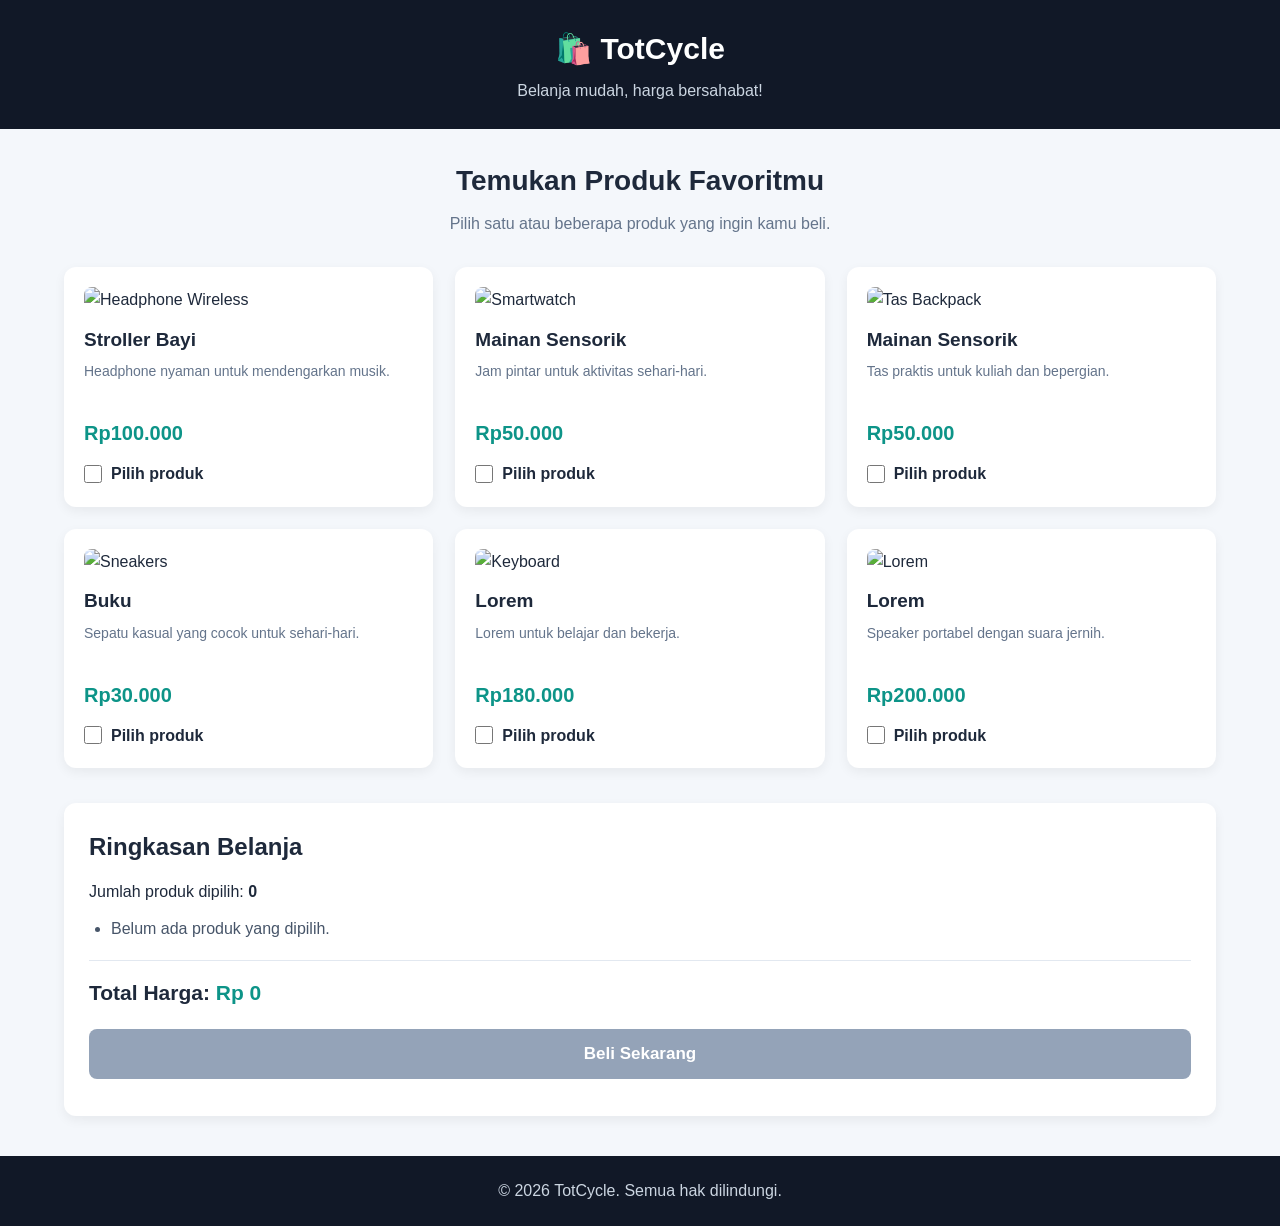
==== toko.html @ 733fbfc2 "first commit" ====
<!DOCTYPE html>
<html lang="id">

<head>
    <meta charset="UTF-8">
    <meta name="viewport" content="width=device-width, initial-scale=1.0">
    <title>TotCycle - Toko Online</title>
    <link rel="stylesheet" href="style.css">
</head>

<body>

    <header class="navbar">
        <h1>🛍️ TotCycle</h1>
        <p>Belanja mudah, harga bersahabat!</p>
    </header>

    <main class="container">
        <section class="intro">
            <h2>Temukan Produk Favoritmu</h2>
            <p>Pilih satu atau beberapa produk yang ingin kamu beli.</p>
        </section>

        <section class="product-list">

            <article class="product">
                <img src="bayi.JPEG" alt="Headphone Wireless">
                <h3>Stroller Bayi</h3>
                <p class="description">Headphone nyaman untuk mendengarkan musik.</p>
                <p class="price">Rp100.000</p>
                <label class="choose">
                    <input type="checkbox" class="product-check" data-name="Stroler Bayi" value="150000">
                    Pilih produk
                </label>
            </article>

            <article class="product">
                <img src="Mainan1.JPEG" alt="Smartwatch">
                <h3>Mainan Sensorik</h3>
                <p class="description">Jam pintar untuk aktivitas sehari-hari.</p>
                <p class="price">Rp50.000</p>
                <label class="choose">
                    <input type="checkbox" class="product-check" data-name="Mainan Sensorik" value="250000">
                    Pilih produk
                </label>
            </article>

            <article class="product">
                <img src="Mainan2.JPEG" alt="Tas Backpack">
                <h3>Mainan Sensorik</h3>
                <p class="description">Tas praktis untuk kuliah dan bepergian.</p>
                <p class="price">Rp50.000</p>
                <label class="choose">
                    <input type="checkbox" class="product-check" data-name="Mainan Sensorik" value="120000">
                    Pilih produk
                </label>
            </article>

            <article class="product">
                <img src="Buku.JPEG" alt="Sneakers">
                <h3>Buku</h3>
                <p class="description">Sepatu kasual yang cocok untuk sehari-hari.</p>
                <p class="price">Rp30.000</p>
                <label class="choose">
                    <input type="checkbox" class="product-check" data-name="Buku" value="300000">
                    Pilih produk
                </label>
            </article>

            <article class="product">
                <img src="" alt="Keyboard">
                <h3>Lorem</h3>
                <p class="description">Lorem untuk belajar dan bekerja.</p>
                <p class="price">Rp180.000</p>
                <label class="choose">
                    <input type="checkbox" class="product-check" data-name="Lorem" value="180000">
                    Pilih produk
                </label>
            </article>

            <article class="product">
                <img src="" alt="Lorem">
                <h3>Lorem</h3>
                <p class="description">Speaker portabel dengan suara jernih.</p>
                <p class="price">Rp200.000</p>
                <label class="choose">
                    <input type="checkbox" class="product-check" data-name="Lorem" value="200000">
                    Pilih produk
                </label>
            </article>

        </section>

        <section class="checkout">
            <h2>Ringkasan Belanja</h2>
            <p>Jumlah produk dipilih: <strong id="item-count">0</strong></p>
            <ul id="selected-products">
                <li>Belum ada produk yang dipilih.</li>
            </ul>
            <p class="total">
                Total Harga: <span id="total-price">Rp0</span>
            </p>
            <button id="buy-button" disabled>Beli Sekarang</button>
            <p id="message" role="status"></p>
        </section>
    </main>

    <footer>
        <p>&copy; 2026 TotCycle. Semua hak dilindungi.</p>
    </footer>

    <script src="script.js"></script>
</body>

</html>
---- style.css ----
* {
    margin: 0;
    padding: 0;
    box-sizing: border-box;
}

body {
    font-family: Arial, sans-serif;
    background-color: #f4f7fb;
    color: #1e293b;
    line-height: 1.6;
}

.navbar {
    background-color: #111827;
    color: white;
    text-align: center;
    padding: 25px 15px;
}

.navbar h1 {
    font-size: 30px;
    margin-bottom: 5px;
}

.navbar p {
    color: #cbd5e1;
}

.container {
    width: 90%;
    max-width: 1200px;
    margin: 30px auto;
}

.intro {
    text-align: center;
    margin-bottom: 30px;
}

.intro h2 {
    font-size: 28px;
    margin-bottom: 8px;
}

.intro p {
    color: #64748b;
}

.product-list {
    display: grid;
    grid-template-columns: repeat(3, minmax(0, 1fr));
    gap: 22px;
}

.product {
    background-color: white;
    padding: 18px;
    border-radius: 12px;
    border: 2px solid transparent;
    box-shadow: 0 4px 12px rgba(0, 0, 0, 0.06);
    transition: transform 0.2s, border-color 0.2s;
}

.product:hover {
    transform: translateY(-4px);
}

.product.selected {
    border-color: #0d9488;
    background-color: #f0fdfa;
}

.product img {
    width: 100%;
    height: 190px;
    object-fit: cover;
    border-radius: 8px;
    margin-bottom: 12px;
}

.product h3 {
    font-size: 19px;
    margin-bottom: 5px;
}

.description {
    font-size: 14px;
    color: #64748b;
    min-height: 45px;
}

.price {
    font-size: 20px;
    font-weight: bold;
    color: #0d9488;
    margin: 12px 0;
}

.choose {
    display: flex;
    align-items: center;
    gap: 9px;
    cursor: pointer;
    font-weight: 600;
}

.choose input {
    width: 18px;
    height: 18px;
    accent-color: #0d9488;
    cursor: pointer;
}

.checkout {
    margin-top: 35px;
    background-color: white;
    padding: 25px;
    border-radius: 12px;
    box-shadow: 0 4px 12px rgba(0, 0, 0, 0.06);
}

.checkout h2 {
    margin-bottom: 12px;
}

#selected-products {
    margin: 12px 0 18px 22px;
    color: #475569;
}

.total {
    border-top: 1px solid #e2e8f0;
    padding-top: 15px;
    font-size: 21px;
    font-weight: bold;
}

#total-price {
    color: #0d9488;
}

#buy-button {
    width: 100%;
    padding: 15px;
    margin-top: 20px;
    border: none;
    border-radius: 8px;
    background-color: #0d9488;
    color: white;
    font-size: 17px;
    font-weight: bold;
    cursor: pointer;
}

#buy-button:hover:not(:disabled) {
    background-color: #0f766e;
}

#buy-button:disabled {
    background-color: #94a3b8;
    cursor: not-allowed;
}

#message {
    margin-top: 12px;
    text-align: center;
    color: #0f766e;
}

footer {
    text-align: center;
    padding: 22px;
    margin-top: 40px;
    background-color: #111827;
    color: #cbd5e1;
}

@media (max-width: 850px) {
    .product-list {
        grid-template-columns: repeat(2, minmax(0, 1fr));
    }
}

@media (max-width: 550px) {
    .product-list {
        grid-template-columns: 1fr;
    }

    .intro h2 {
        font-size: 23px;
    }

    .container {
        width: 92%;
    }
}
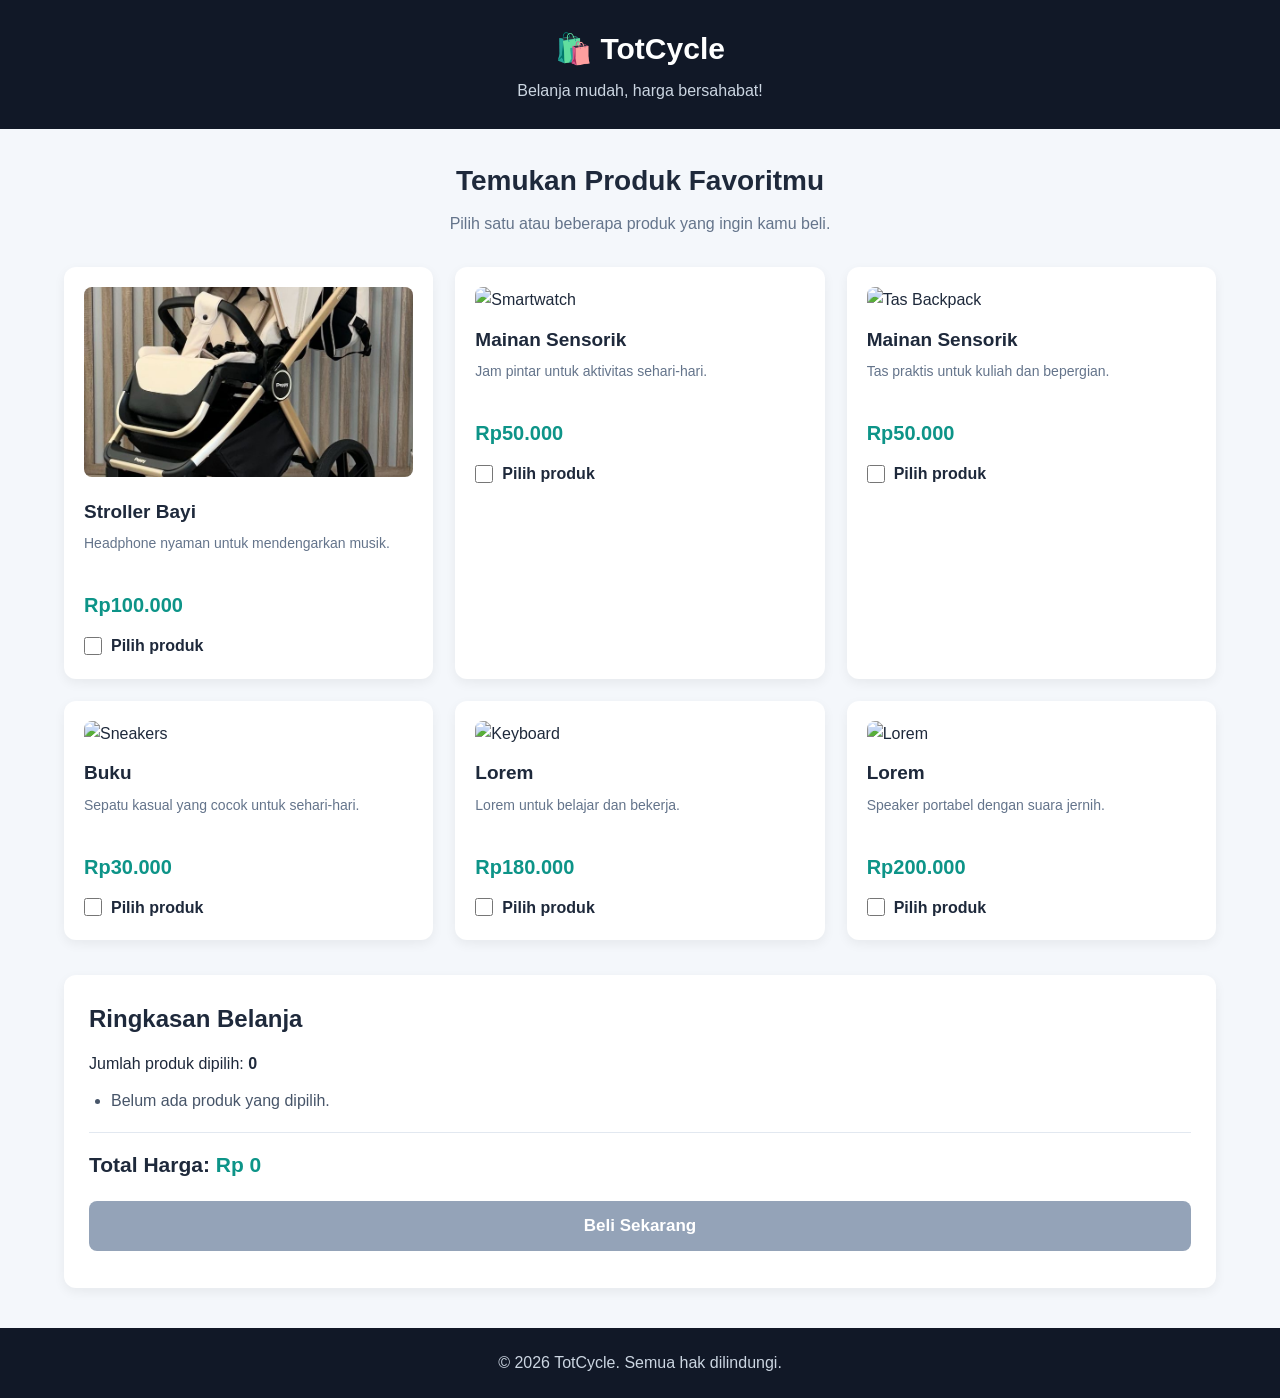
==== commit 6c421e4e: "Update toko.html" ====
--- a/toko.html
+++ b/toko.html
@@ -24,7 +24,7 @@
         <section class="product-list">
 
             <article class="product">
-                <img src="bayi.JPEG" alt="Headphone Wireless">
+                <img src="bayi.jpeg" alt="Headphone Wireless">
                 <h3>Stroller Bayi</h3>
                 <p class="description">Headphone nyaman untuk mendengarkan musik.</p>
                 <p class="price">Rp100.000</p>
@@ -46,7 +46,7 @@
             </article>
 
             <article class="product">
-                <img src="Mainan2.JPEG" alt="Tas Backpack">
+                <img src="Mainan2.jpeg" alt="Tas Backpack">
                 <h3>Mainan Sensorik</h3>
                 <p class="description">Tas praktis untuk kuliah dan bepergian.</p>
                 <p class="price">Rp50.000</p>
@@ -57,7 +57,7 @@
             </article>
 
             <article class="product">
-                <img src="Buku.JPEG" alt="Sneakers">
+                <img src="Buku.jpeg" alt="Sneakers">
                 <h3>Buku</h3>
                 <p class="description">Sepatu kasual yang cocok untuk sehari-hari.</p>
                 <p class="price">Rp30.000</p>
@@ -112,4 +112,4 @@
     <script src="script.js"></script>
 </body>
 
-</html>+</html>
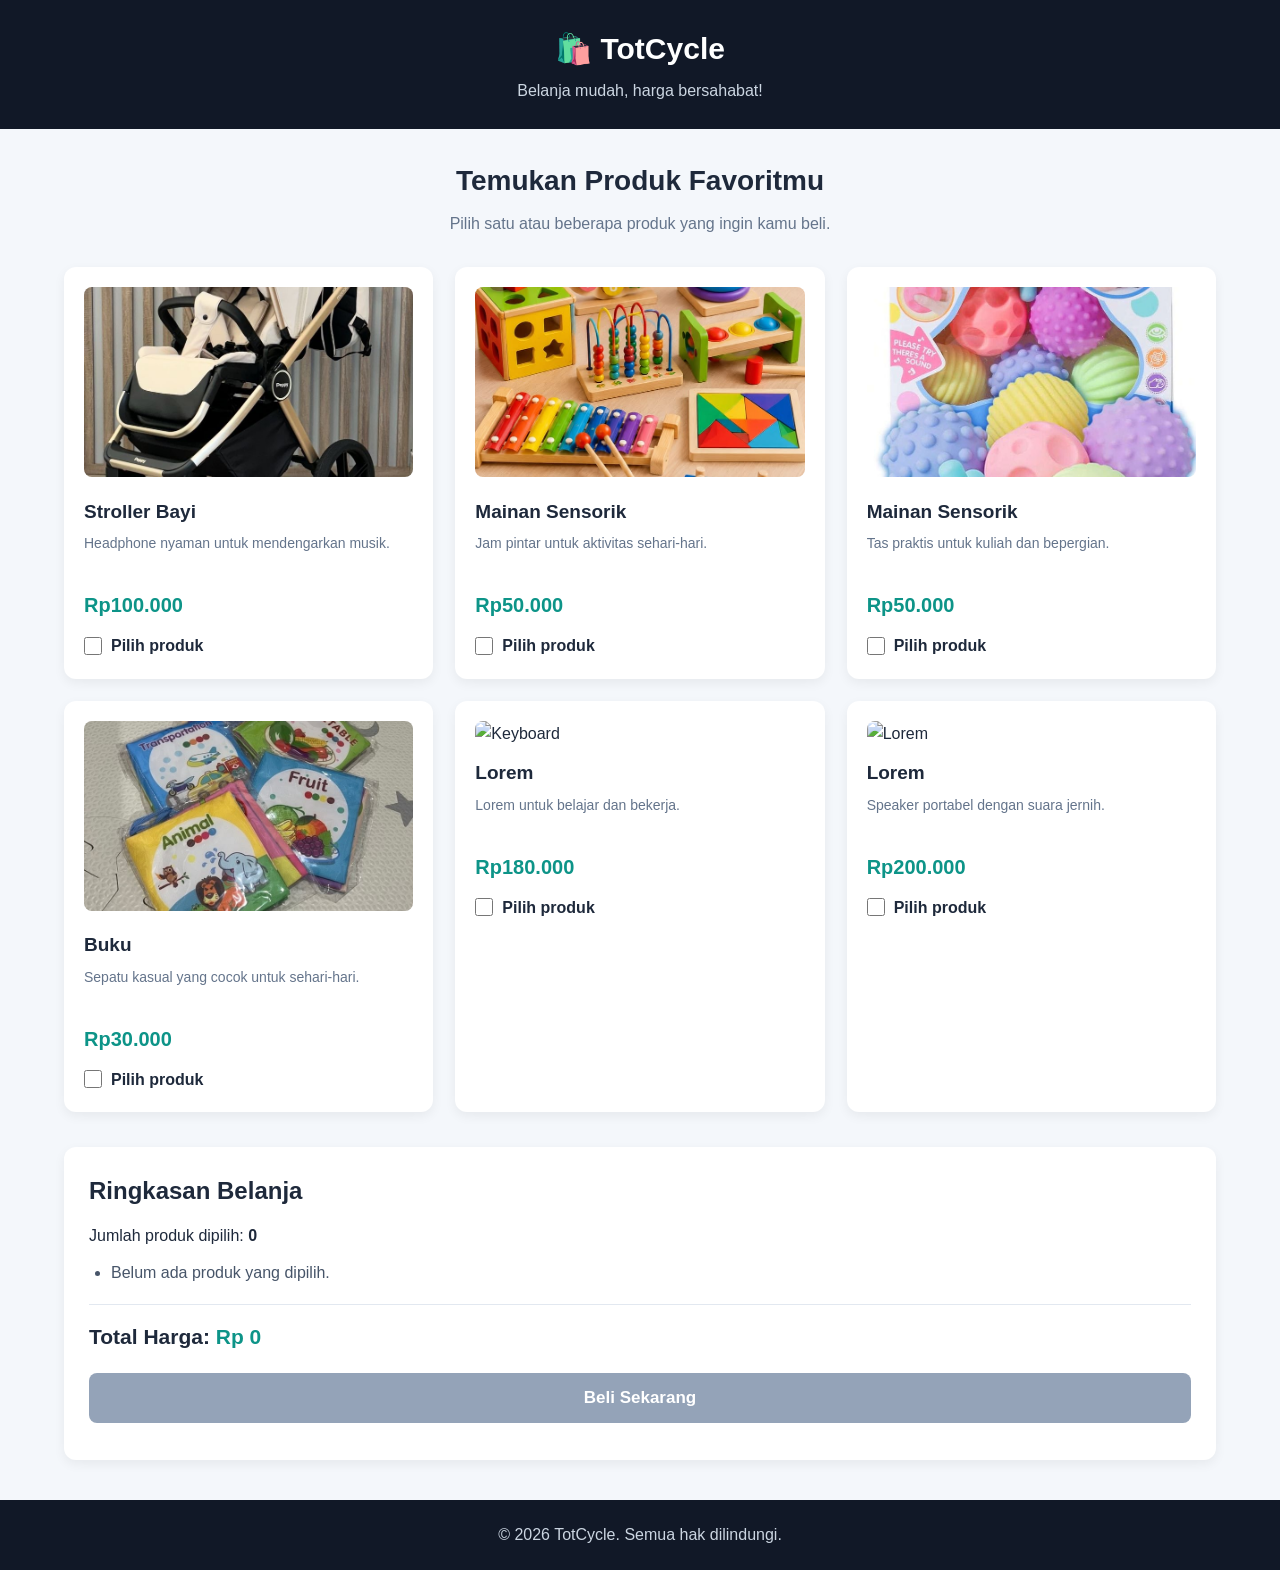
==== commit e8d91535: "Fix image file names in toko.html" ====
--- a/toko.html
+++ b/toko.html
@@ -35,7 +35,7 @@
             </article>
 
             <article class="product">
-                <img src="Mainan1.JPEG" alt="Smartwatch">
+                <img src="mainan1.jpeg" alt="Smartwatch">
                 <h3>Mainan Sensorik</h3>
                 <p class="description">Jam pintar untuk aktivitas sehari-hari.</p>
                 <p class="price">Rp50.000</p>
@@ -46,7 +46,7 @@
             </article>
 
             <article class="product">
-                <img src="Mainan2.jpeg" alt="Tas Backpack">
+                <img src="mainan2.jpeg" alt="Tas Backpack">
                 <h3>Mainan Sensorik</h3>
                 <p class="description">Tas praktis untuk kuliah dan bepergian.</p>
                 <p class="price">Rp50.000</p>
@@ -57,7 +57,7 @@
             </article>
 
             <article class="product">
-                <img src="Buku.jpeg" alt="Sneakers">
+                <img src="buku.jpeg" alt="Sneakers">
                 <h3>Buku</h3>
                 <p class="description">Sepatu kasual yang cocok untuk sehari-hari.</p>
                 <p class="price">Rp30.000</p>
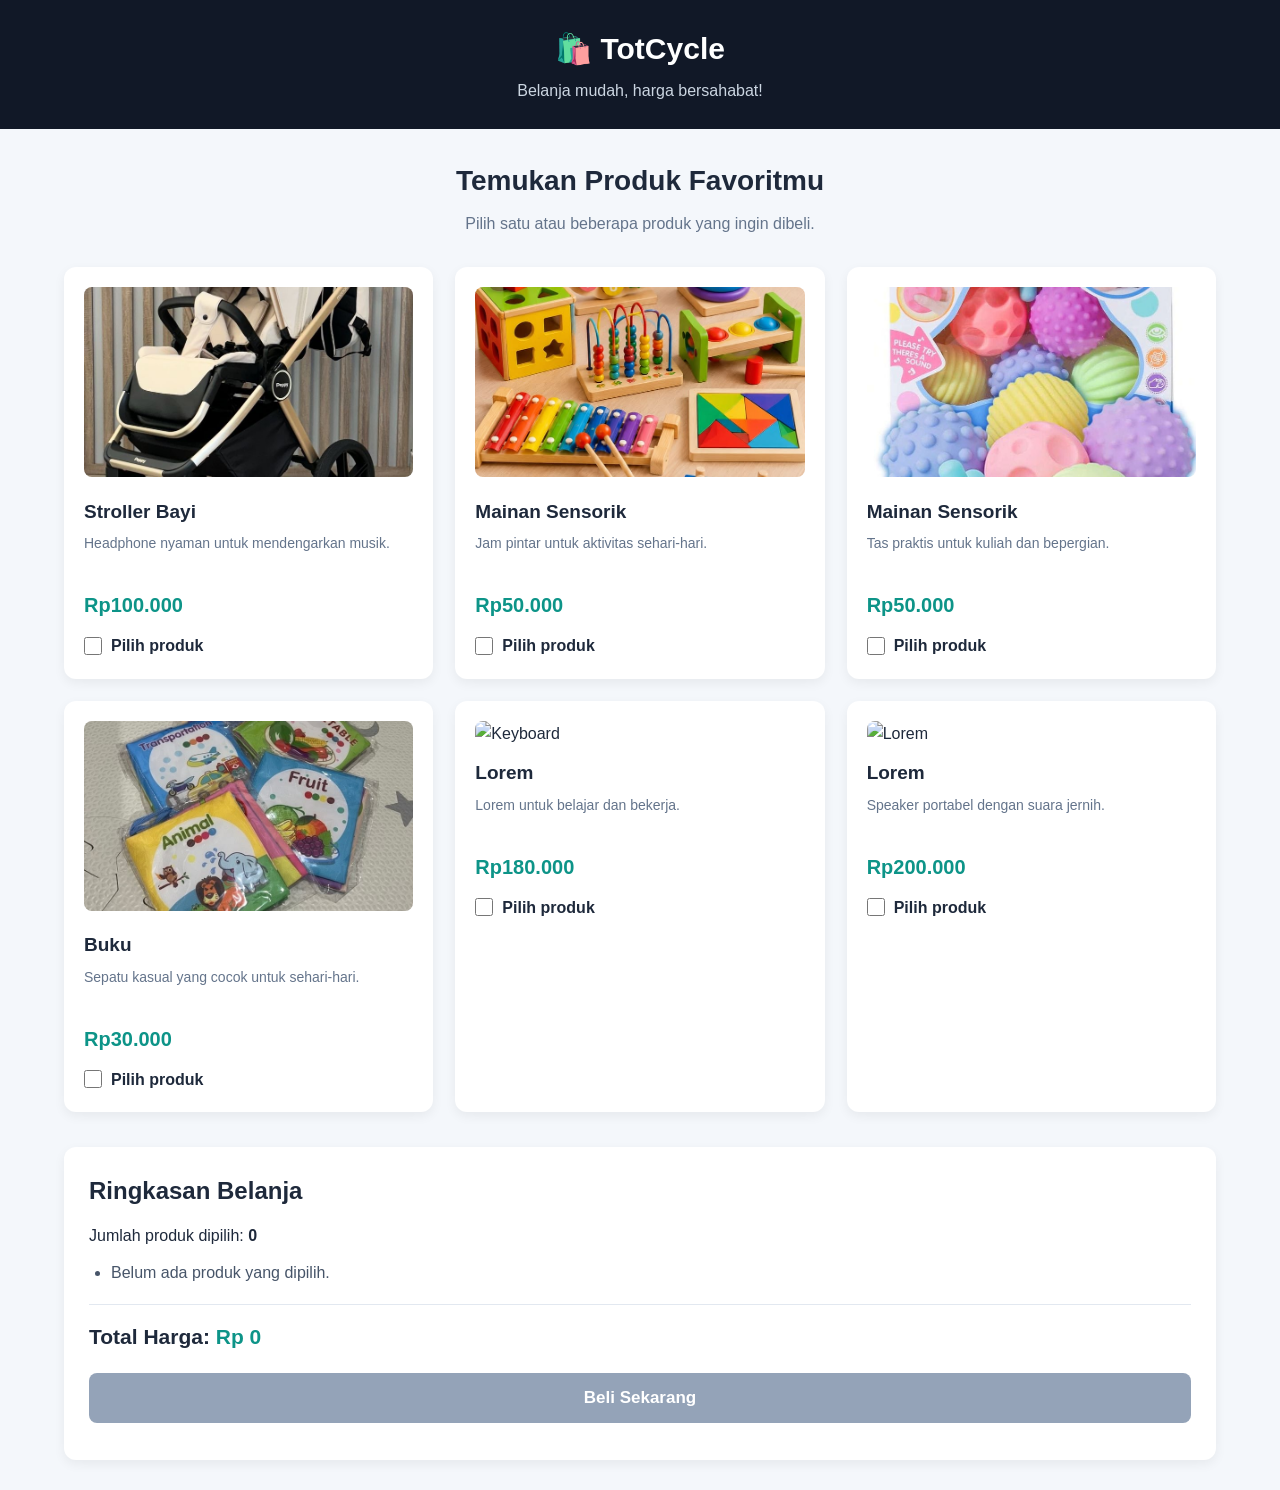
==== commit 012e9641: "Update toko.html" ====
--- a/toko.html
+++ b/toko.html
@@ -18,7 +18,7 @@
     <main class="container">
         <section class="intro">
             <h2>Temukan Produk Favoritmu</h2>
-            <p>Pilih satu atau beberapa produk yang ingin kamu beli.</p>
+            <p>Pilih satu atau beberapa produk yang ingin dibeli.</p>
         </section>
 
         <section class="product-list">
@@ -105,10 +105,6 @@
         </section>
     </main>
 
-    <footer>
-        <p>&copy; 2026 TotCycle. Semua hak dilindungi.</p>
-    </footer>
-
     <script src="script.js"></script>
 </body>
 
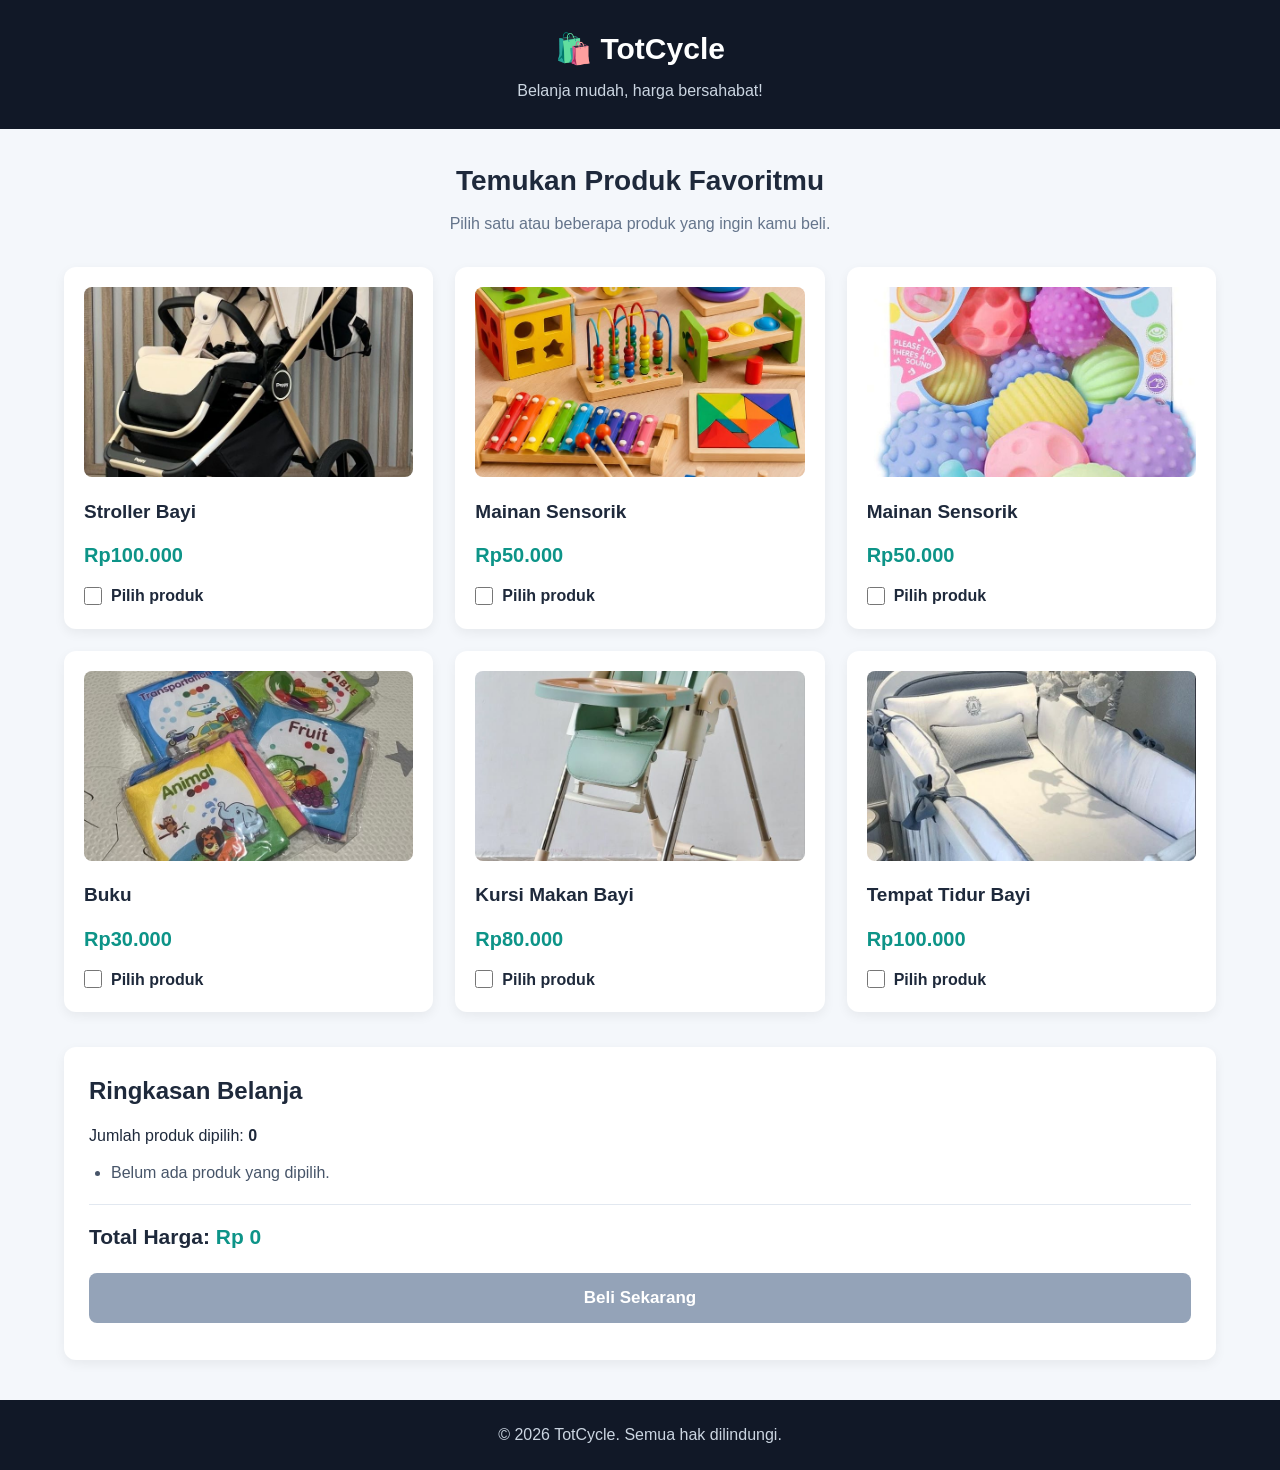
==== commit e694dafe: "Memperbarui harga dan tampilan produk" ====
--- a/toko.html
+++ b/toko.html
@@ -18,7 +18,7 @@
     <main class="container">
         <section class="intro">
             <h2>Temukan Produk Favoritmu</h2>
-            <p>Pilih satu atau beberapa produk yang ingin dibeli.</p>
+            <p>Pilih satu atau beberapa produk yang ingin kamu beli.</p>
         </section>
 
         <section class="product-list">
@@ -26,10 +26,9 @@
             <article class="product">
                 <img src="bayi.jpeg" alt="Headphone Wireless">
                 <h3>Stroller Bayi</h3>
-                <p class="description">Headphone nyaman untuk mendengarkan musik.</p>
                 <p class="price">Rp100.000</p>
                 <label class="choose">
-                    <input type="checkbox" class="product-check" data-name="Stroler Bayi" value="150000">
+                    <input type="checkbox" class="product-check" data-name="Stroler Bayi" value="100000">
                     Pilih produk
                 </label>
             </article>
@@ -37,10 +36,9 @@
             <article class="product">
                 <img src="mainan1.jpeg" alt="Smartwatch">
                 <h3>Mainan Sensorik</h3>
-                <p class="description">Jam pintar untuk aktivitas sehari-hari.</p>
                 <p class="price">Rp50.000</p>
                 <label class="choose">
-                    <input type="checkbox" class="product-check" data-name="Mainan Sensorik" value="250000">
+                    <input type="checkbox" class="product-check" data-name="Mainan Sensorik" value="50000">
                     Pilih produk
                 </label>
             </article>
@@ -48,10 +46,9 @@
             <article class="product">
                 <img src="mainan2.jpeg" alt="Tas Backpack">
                 <h3>Mainan Sensorik</h3>
-                <p class="description">Tas praktis untuk kuliah dan bepergian.</p>
                 <p class="price">Rp50.000</p>
                 <label class="choose">
-                    <input type="checkbox" class="product-check" data-name="Mainan Sensorik" value="120000">
+                    <input type="checkbox" class="product-check" data-name="Mainan Sensorik" value="50000">
                     Pilih produk
                 </label>
             </article>
@@ -59,32 +56,29 @@
             <article class="product">
                 <img src="buku.jpeg" alt="Sneakers">
                 <h3>Buku</h3>
-                <p class="description">Sepatu kasual yang cocok untuk sehari-hari.</p>
                 <p class="price">Rp30.000</p>
                 <label class="choose">
-                    <input type="checkbox" class="product-check" data-name="Buku" value="300000">
+                    <input type="checkbox" class="product-check" data-name="Buku" value="30000">
                     Pilih produk
                 </label>
             </article>
 
             <article class="product">
-                <img src="" alt="Keyboard">
-                <h3>Lorem</h3>
-                <p class="description">Lorem untuk belajar dan bekerja.</p>
-                <p class="price">Rp180.000</p>
+                <img src="kursi.jpeg" alt="Keyboard">
+                <h3>Kursi Makan Bayi</h3>
+                <p class="price">Rp80.000</p>
                 <label class="choose">
-                    <input type="checkbox" class="product-check" data-name="Lorem" value="180000">
+                    <input type="checkbox" class="product-check" data-name="Lorem" value="80000">
                     Pilih produk
                 </label>
             </article>
 
             <article class="product">
-                <img src="" alt="Lorem">
-                <h3>Lorem</h3>
-                <p class="description">Speaker portabel dengan suara jernih.</p>
-                <p class="price">Rp200.000</p>
+                <img src="kasur.jpeg" alt="Lorem">
+                <h3>Tempat Tidur Bayi</h3>
+                <p class="price">Rp100.000</p>
                 <label class="choose">
-                    <input type="checkbox" class="product-check" data-name="Lorem" value="200000">
+                    <input type="checkbox" class="product-check" data-name="Lorem" value="100000">
                     Pilih produk
                 </label>
             </article>
@@ -105,7 +99,11 @@
         </section>
     </main>
 
+    <footer>
+        <p>&copy; 2026 TotCycle. Semua hak dilindungi.</p>
+    </footer>
+
     <script src="script.js"></script>
 </body>
 
-</html>
+</html>
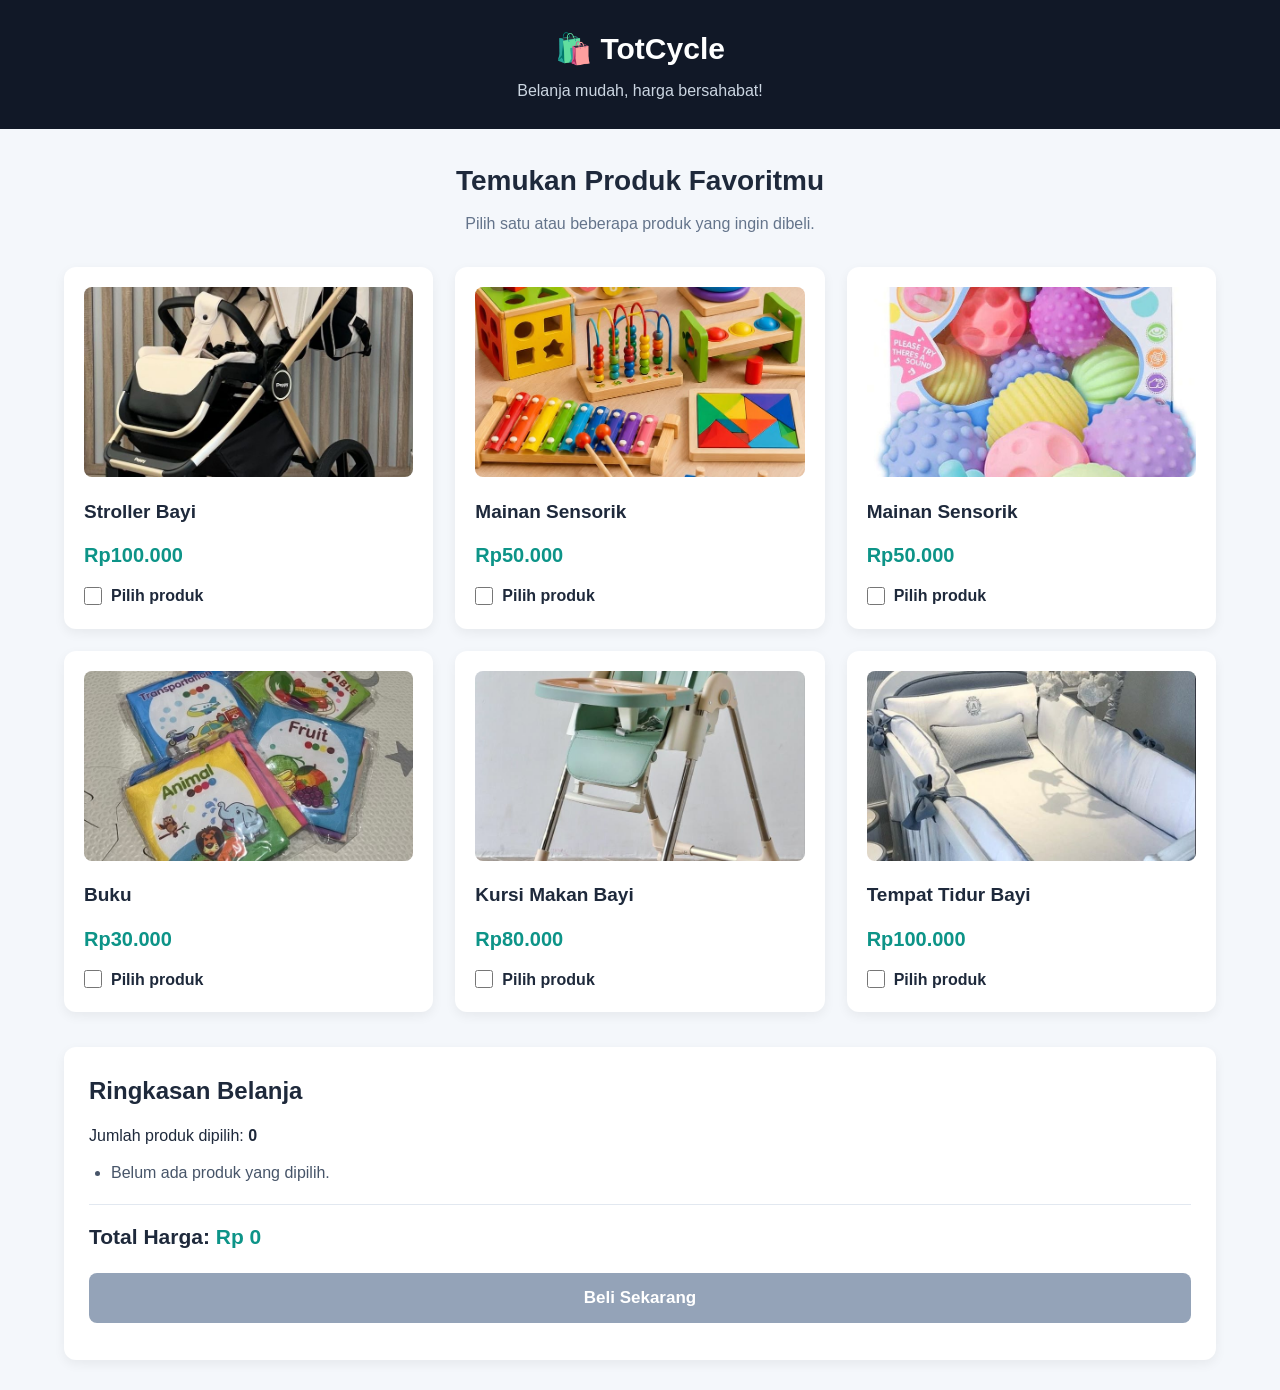
==== commit 87cf35c3: "Merge branch 'main' of https://github.com/ZakySyahfadil/TotCycle" ====
--- a/toko.html
+++ b/toko.html
@@ -18,7 +18,7 @@
     <main class="container">
         <section class="intro">
             <h2>Temukan Produk Favoritmu</h2>
-            <p>Pilih satu atau beberapa produk yang ingin kamu beli.</p>
+            <p>Pilih satu atau beberapa produk yang ingin dibeli.</p>
         </section>
 
         <section class="product-list">
@@ -99,11 +99,7 @@
         </section>
     </main>
 
-    <footer>
-        <p>&copy; 2026 TotCycle. Semua hak dilindungi.</p>
-    </footer>
-
     <script src="script.js"></script>
 </body>
 
-</html>+</html>
